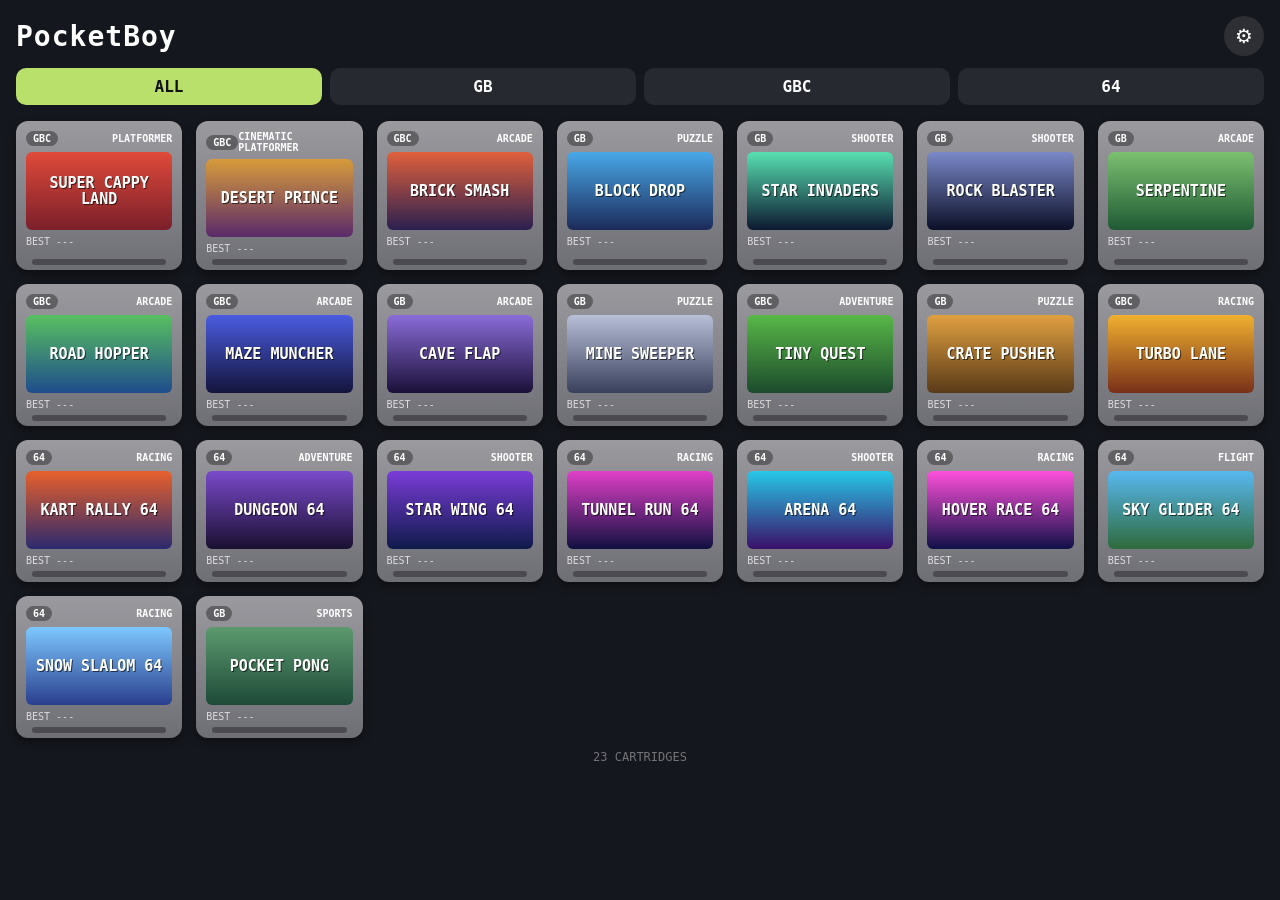
==== index.html @ 17387e9b "Deploy PocketBoy web build 97c6eeeea239dddd5cf9416349ca2b35176fc4ee" ====
<!doctype html>
<html lang="en">
<head>
<meta charset="utf-8">
<meta name="viewport" content="width=device-width, initial-scale=1, maximum-scale=1, user-scalable=no, viewport-fit=cover">
<meta name="apple-mobile-web-app-capable" content="yes">
<meta name="mobile-web-app-capable" content="yes">
<meta name="apple-mobile-web-app-status-bar-style" content="black-translucent">
<meta name="apple-mobile-web-app-title" content="PocketBoy">
<meta name="theme-color" content="#15171e">
<link rel="manifest" href="manifest.webmanifest">
<link rel="apple-touch-icon" href="icon-180.png">
<link rel="icon" href="icon-180.png">
<title>PocketBoy</title>
<link rel="stylesheet" href="style.css">
</head>
<body>
<div id="loading"><div class="logo">POCKETBOY</div><div id="loadmsg">Loading cartridges...</div></div>

<main id="shelf" hidden>
  <header>
    <h1>PocketBoy</h1>
    <button id="shelfSettings" class="icon-btn" aria-label="Settings">&#9881;</button>
  </header>
  <div class="chips" id="chips"></div>
  <div id="grid"></div>
  <p class="foot" id="count"></p>
</main>

<section id="detail" hidden>
  <div class="sheet">
    <button id="detailClose" class="icon-btn close" aria-label="Close">&times;</button>
    <div id="detailCart"></div>
    <p class="era" id="detailEra"></p>
    <p id="detailBlurb"></p>
    <h3>Controls</h3>
    <p id="detailControls"></p>
    <button id="playBtn" class="primary">INSERT &amp; PLAY</button>
  </div>
</section>

<section id="console" hidden>
  <div class="topbar"><span class="brand">POCKETBOY</span><button id="menuBtn" class="chip">&#9776; MENU</button></div>
  <div class="bezel">
    <div class="bezel-top"><span class="led"></span><span>BATTERY</span><span class="sp"></span><span>PIXEL MATRIX + STEREO SOUND</span></div>
    <div class="screen-wrap"><canvas id="screen" width="160" height="144"></canvas><div id="lcdgrid"></div></div>
  </div>
  <div class="controls">
    <div class="dpad" id="dpad"><i class="u"></i><i class="d"></i><i class="l"></i><i class="r"></i></div>
    <div class="pills">
      <div class="pill" data-btn="128"><span></span>SELECT</div>
      <div class="pill" data-btn="64"><span></span>START</div>
    </div>
    <div class="ab">
      <div class="round b" data-btn="32">B</div>
      <div class="round a" data-btn="16">A</div>
    </div>
    <div class="grille"><b></b><b></b><b></b><b></b><b></b><b></b></div>
  </div>
</section>

<section id="menu" hidden>
  <div class="sheet">
    <h2 id="menuTitle"></h2>
    <p id="menuBest"></p>
    <button id="resumeBtn" class="primary">RESUME</button>
    <button id="restartBtn">RESTART</button>
    <button id="settingsBtn">SETTINGS</button>
    <button id="ejectBtn">EJECT CARTRIDGE</button>
  </div>
</section>

<section id="settings" hidden>
  <div class="sheet">
    <button id="settingsClose" class="icon-btn close" aria-label="Close">&times;</button>
    <h2>Settings</h2>
    <h3>Color depth</h3>
    <div class="seg" id="segColor"><button data-v="1">Color 15-bit</button><button data-v="0">Classic 2-bit</button></div>
    <div id="tintRow"><h3>LCD tint</h3><div class="seg wrap" id="segTint"></div></div>
    <label class="row"><span>LCD pixel grid</span><input type="checkbox" id="optGrid"></label>
    <label class="row"><span>Sound</span><input type="checkbox" id="optSound"></label>
    <h3>Shell color</h3>
    <div class="swatches" id="swatches"></div>
    <p class="note">Classic mode squeezes the picture to four shades like the first handhelds. Color mode uses 15-bit palettes like the Color model. 64 carts render in true color at double resolution. On iPhone, sound follows the ringer switch.</p>
  </div>
</section>

<div id="error" hidden></div>
<script type="module" src="app.js"></script>
</body>
</html>
---- style.css ----
:root {
  --bg: #15171e; --card: #23262f; --ink: #fff; --muted: rgba(255,255,255,.6); --lime: #b8e06a;
  --shell1: #ccc8be; --shell2: #a9a59b; --accent: #9e1f5c; --print: #3a3a8c;
  --sat: env(safe-area-inset-top); --sab: env(safe-area-inset-bottom); --sal: env(safe-area-inset-left); --sar: env(safe-area-inset-right);
}
* { box-sizing: border-box; -webkit-tap-highlight-color: transparent; }
html, body { margin: 0; height: 100%; background: var(--bg); color: var(--ink); font-family: -apple-system, system-ui, sans-serif; overscroll-behavior: none; }
body { -webkit-user-select: none; user-select: none; -webkit-touch-callout: none; }
[hidden] { display: none !important; }
button { font: inherit; color: inherit; cursor: pointer; }
.mono, .logo, h1, .era, .cart .t, .primary, .chip, .pill, .round { font-family: ui-monospace, Menlo, monospace; }

#loading { position: fixed; inset: 0; display: flex; flex-direction: column; gap: 14px; align-items: center; justify-content: center; background: var(--bg); z-index: 50; }
#loading .logo { font-size: 28px; font-weight: 900; letter-spacing: 2px; }
#loadmsg { color: var(--muted); font-size: 14px; }

#shelf { min-height: 100%; padding: calc(var(--sat) + 8px) calc(var(--sar) + 16px) calc(var(--sab) + 24px) calc(var(--sal) + 16px); }
#shelf header { display: flex; align-items: center; justify-content: space-between; padding: 8px 0 12px; }
h1 { margin: 0; font-size: 28px; font-weight: 900; letter-spacing: 1px; }
.icon-btn { background: rgba(255,255,255,.1); border: 0; border-radius: 999px; width: 40px; height: 40px; font-size: 20px; line-height: 1; }
.chips { display: flex; gap: 8px; margin-bottom: 16px; }
.chips button { flex: 1; padding: 9px 0; border: 0; border-radius: 10px; background: rgba(255,255,255,.08); font-weight: 800; font-family: ui-monospace, Menlo, monospace; }
.chips button.on { background: var(--lime); color: #111; }
#grid { display: grid; grid-template-columns: repeat(auto-fill, minmax(150px, 1fr)); gap: 14px; }
.foot { text-align: center; color: rgba(255,255,255,.4); font-size: 12px; font-family: ui-monospace, Menlo, monospace; }

.cart { position: relative; display: block; width: 100%; text-align: left; border: 0; padding: 10px 10px 16px; border-radius: 12px; background: linear-gradient(#9a9a9f, #6e6e75); box-shadow: 0 4px 8px rgba(0,0,0,.4); }
.cart::after { content: ''; position: absolute; left: 16px; right: 16px; bottom: 5px; height: 6px; border-radius: 3px; background: #4a4a50; }
.cart .meta { display: flex; justify-content: space-between; align-items: center; margin-bottom: 6px; font-size: 10px; font-weight: 700; font-family: ui-monospace, Menlo, monospace; }
.cart .era { background: rgba(0,0,0,.35); padding: 2px 7px; border-radius: 999px; font-weight: 800; }
.cart .label { height: 78px; border-radius: 6px; display: flex; align-items: center; justify-content: center; text-align: center; padding: 6px; }
.cart .t { font-size: 15px; font-weight: 900; text-shadow: 1px 1px 0 rgba(0,0,0,.6); line-height: 1.1; }
.cart .best { margin-top: 6px; font-size: 10px; color: rgba(255,255,255,.75); font-family: ui-monospace, Menlo, monospace; }
.cart.large .label { height: 120px; } .cart.large .t { font-size: 24px; }

.overlay, #detail, #menu, #settings { position: fixed; inset: 0; background: rgba(0,0,0,.65); display: flex; align-items: flex-end; justify-content: center; z-index: 30; }
#menu { align-items: center; z-index: 40; } #settings { z-index: 45; }
.sheet { position: relative; width: min(100%, 440px); max-height: 92%; overflow-y: auto; background: var(--card); border-radius: 18px 18px 0 0; padding: 22px 20px calc(var(--sab) + 22px); }
#menu .sheet { border-radius: 18px; width: min(88%, 340px); text-align: center; padding-bottom: 22px; }
.sheet h2 { margin: 0 0 6px; font-family: ui-monospace, Menlo, monospace; }
.sheet h3 { margin: 18px 0 8px; font-size: 12px; letter-spacing: 1px; text-transform: uppercase; color: var(--muted); font-family: ui-monospace, Menlo, monospace; }
.sheet p { line-height: 1.4; margin: 8px 0; }
.sheet .era { color: var(--lime); font-size: 12px; font-weight: 800; margin-top: 16px; text-transform: uppercase; }
.sheet .note { font-size: 12px; color: var(--muted); margin-top: 18px; }
.sheet button:not(.icon-btn):not(.primary) { display: block; width: 100%; margin-top: 10px; padding: 13px; border: 0; border-radius: 10px; background: rgba(255,255,255,.1); font-weight: 800; font-family: ui-monospace, Menlo, monospace; }
.sheet .primary { display: block; width: 100%; margin-top: 12px; padding: 14px; border: 0; border-radius: 12px; background: var(--lime); color: #111; font-weight: 900; font-size: 16px; }
.close { position: absolute; top: 12px; right: 12px; }
#detailCart { max-width: 260px; margin: 6px auto 0; }
.seg { display: flex; gap: 6px; } .seg.wrap { flex-wrap: wrap; }
.seg button { flex: 1; margin: 0 !important; width: auto !important; padding: 10px 6px !important; font-size: 13px; }
.seg button.on { background: var(--lime) !important; color: #111; }
.row { display: flex; align-items: center; justify-content: space-between; padding: 14px 0; border-bottom: 1px solid rgba(255,255,255,.08); }
.row input { width: 22px; height: 22px; accent-color: var(--lime); }
.swatches { display: flex; gap: 12px; flex-wrap: wrap; }
.swatches i { width: 38px; height: 38px; border-radius: 50%; border: 3px solid transparent; position: relative; }
.swatches i.on { border-color: #fff; }
.swatches i::after { content: ''; position: absolute; inset: 11px; border-radius: 50%; background: var(--dot); }

/* Console */
#console { position: fixed; inset: 0; z-index: 20; display: flex; flex-direction: column; align-items: center; background: linear-gradient(var(--shell1), var(--shell2)); padding: calc(var(--sat) + 6px) calc(var(--sar) + 12px) calc(var(--sab) + 8px) calc(var(--sal) + 12px); overflow: hidden; touch-action: none; }
.topbar { width: 100%; display: flex; justify-content: space-between; align-items: center; padding: 0 6px 8px; }
.brand { font-style: italic; font-weight: 900; font-size: 15px; color: var(--print); font-family: ui-rounded, system-ui, sans-serif; }
.chip { border: 0; border-radius: 999px; background: rgba(0,0,0,.18); color: var(--print); padding: 7px 12px; font-weight: 800; font-size: 11px; }
.bezel { width: 100%; max-width: 560px; background: #4a4c5a; border-radius: 12px; padding: 9px 12px 12px; border: 1px solid rgba(0,0,0,.4); }
.bezel-top { display: flex; align-items: center; gap: 6px; font: 700 7px ui-monospace, Menlo, monospace; color: rgba(255,255,255,.55); padding-bottom: 6px; }
.bezel-top .sp { flex: 1; } .led { width: 6px; height: 6px; border-radius: 50%; background: #e23b3b; box-shadow: 0 0 5px #f00; }
.screen-wrap { position: relative; width: 100%; aspect-ratio: 10 / 9; background: #000; border: 2px solid rgba(0,0,0,.6); }
#screen { position: absolute; inset: 0; width: 100%; height: 100%; image-rendering: pixelated; image-rendering: crisp-edges; }
#lcdgrid { position: absolute; inset: 0; pointer-events: none; opacity: 0; background-image: linear-gradient(to right, rgba(0,0,0,.14) 1px, transparent 1px), linear-gradient(to bottom, rgba(0,0,0,.14) 1px, transparent 1px); background-size: calc(100% / 160) calc(100% / 144); }
#lcdgrid.on { opacity: 1; }

.controls { position: relative; flex: 1; width: 100%; max-width: 560px; display: grid; grid-template-columns: 1fr 1fr; grid-template-rows: 1fr auto; align-items: center; padding: 6px 10px 0; min-height: 0; }
.dpad { position: relative; width: min(38vw, 150px); aspect-ratio: 1; justify-self: start; touch-action: none; }
.dpad::before, .dpad::after { content: ''; position: absolute; background: #24242c; border-radius: 6px; box-shadow: 0 3px 4px rgba(0,0,0,.35); }
.dpad::before { left: 33.3%; right: 33.3%; top: 0; bottom: 0; } .dpad::after { top: 33.3%; bottom: 33.3%; left: 0; right: 0; }
.dpad i { position: absolute; z-index: 1; width: 0; height: 0; border: 7px solid transparent; opacity: .3; }
.dpad i.u { left: calc(50% - 7px); top: 8%; border-bottom: 10px solid #fff; border-top: 0; }
.dpad i.d { left: calc(50% - 7px); bottom: 8%; border-top: 10px solid #fff; border-bottom: 0; }
.dpad i.l { top: calc(50% - 7px); left: 8%; border-right: 10px solid #fff; border-left: 0; }
.dpad i.r { top: calc(50% - 7px); right: 8%; border-left: 10px solid #fff; border-right: 0; }
.dpad i.on { opacity: 1; }
.ab { position: relative; justify-self: end; width: min(44vw, 170px); height: min(30vw, 120px); touch-action: none; }
.round { position: absolute; width: min(21vw, 82px); aspect-ratio: 1; border-radius: 50%; background: var(--accent); border: 2px solid rgba(0,0,0,.35); box-shadow: 0 4px 5px rgba(0,0,0,.4), inset 0 6px 8px rgba(255,255,255,.25); display: flex; align-items: center; justify-content: center; font-weight: 900; font-size: 22px; color: rgba(0,0,0,.35); touch-action: none; }
.round.b { left: 0; bottom: 0; } .round.a { right: 0; top: 0; }
.round.down, .pill.down span { filter: brightness(.8); transform: scale(.94); }
.pills { grid-column: 1 / 3; grid-row: 2; display: flex; gap: 22px; justify-content: center; transform: rotate(-25deg); margin: 4px 0; }
.pill { text-align: center; font-size: 9px; font-weight: 800; color: var(--print); padding: 10px; touch-action: none; }
.pill span { display: block; width: 48px; height: 14px; border-radius: 999px; background: #5a5a66; border: 1px solid rgba(0,0,0,.4); margin: 0 auto 4px; }
.grille { position: absolute; right: 22px; bottom: 6px; display: flex; gap: 5px; transform: rotate(25deg); pointer-events: none; }
.grille b { width: 4px; height: 34px; border-radius: 3px; background: rgba(0,0,0,.28); }

@media (orientation: landscape) {
  #console { flex-direction: row; flex-wrap: wrap; align-content: flex-start; padding-top: calc(var(--sat) + 4px); }
  .topbar { position: absolute; left: 0; right: 0; top: calc(var(--sat) + 4px); padding: 0 calc(var(--sal) + 18px); z-index: 3; width: auto; }
  .brand { display: none; } .topbar { justify-content: flex-end; }
  .bezel { position: absolute; top: calc(var(--sat) + 36px); left: 50%; transform: translateX(-50%); width: auto; max-width: none; aspect-ratio: auto; padding: 6px 10px 8px; display: flex; flex-direction: column; }
  .screen-wrap { flex: none; width: auto; height: calc(100dvh - var(--sat) - var(--sab) - 96px); aspect-ratio: 10 / 9; }
  .controls { position: absolute; inset: 0; max-width: none; padding: 0; pointer-events: none; display: block; }
  .controls > * { pointer-events: auto; }
  .dpad { position: absolute; left: calc(var(--sal) + 28px); top: 50%; transform: translateY(-50%); width: min(30vh, 130px); }
  .ab { position: absolute; right: calc(var(--sar) + 28px); top: 50%; transform: translateY(-50%); width: min(36vh, 150px); height: min(26vh, 108px); }
  .round { width: min(17vh, 70px); }
  .pills { position: absolute; left: calc(var(--sal) + 14px); bottom: calc(var(--sab) + 6px); transform: none; gap: 8px; margin: 0; }
  .grille { display: none; }
}
#error { position: fixed; left: 12px; right: 12px; bottom: 12px; z-index: 99; background: #5a1a1a; color: #fff; padding: 12px; border-radius: 10px; font: 12px ui-monospace, Menlo, monospace; white-space: pre-wrap; }
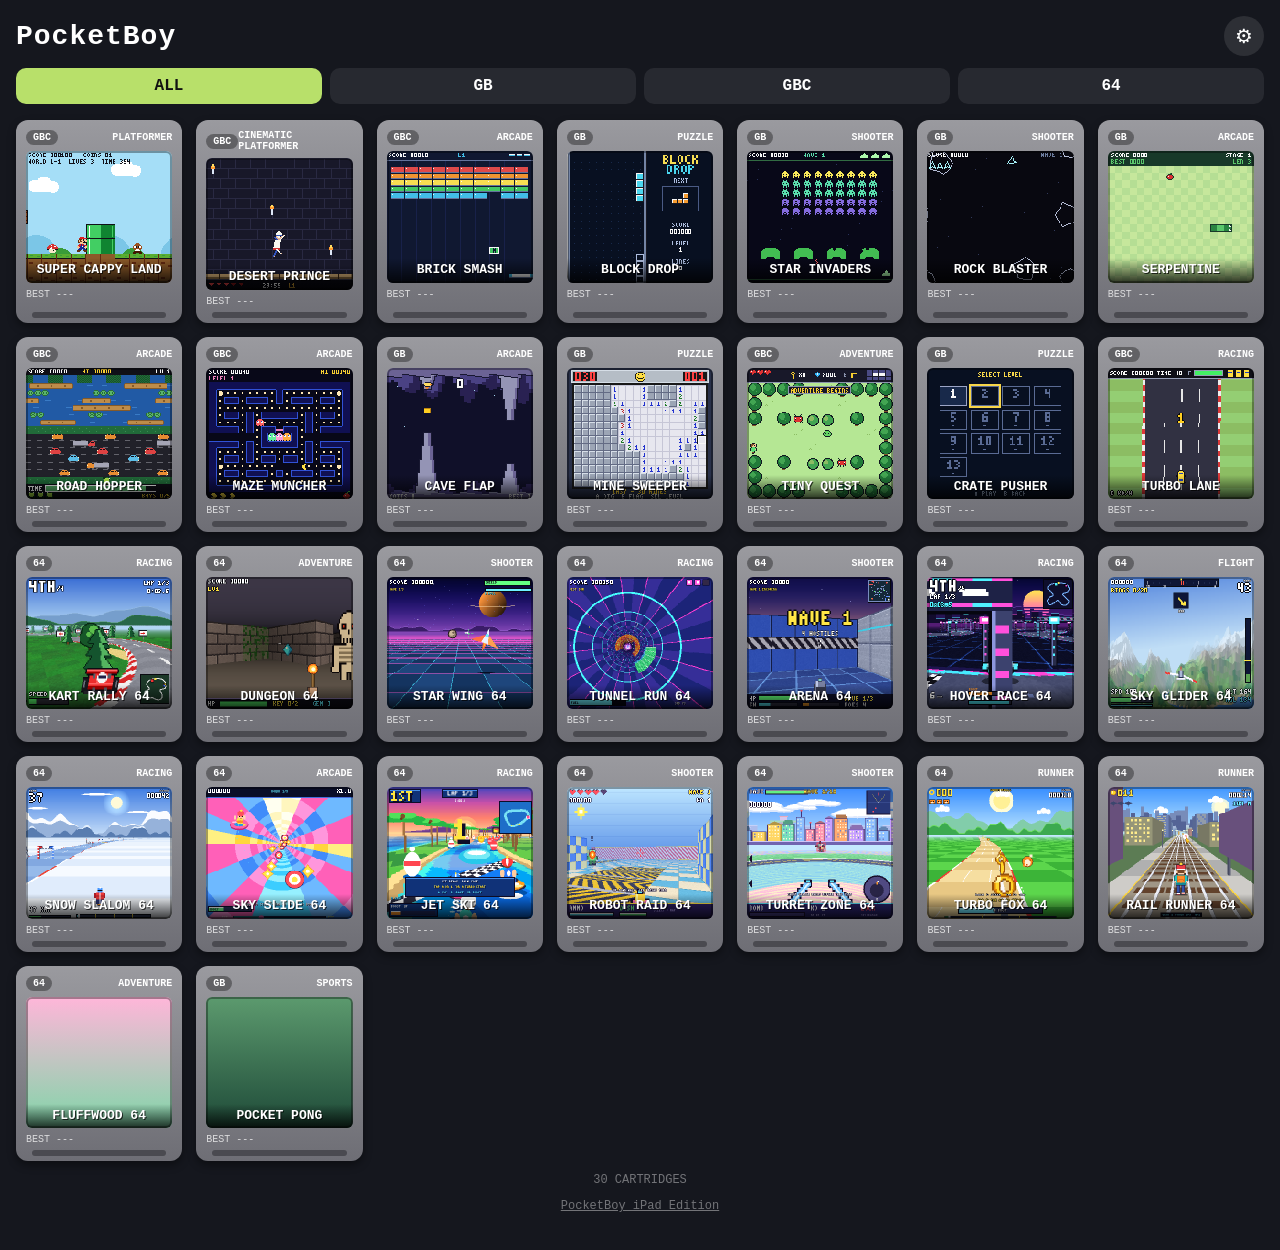
==== commit e886cf8a: "Debug build d1c949b1f3691ff4e66a139afa50aa7d4b4789d0 d1c949b1f3691ff4e66a139afa50aa7d4b4789d0" ====
--- a/index.html
+++ b/index.html
@@ -8,6 +8,7 @@
 <meta name="apple-mobile-web-app-status-bar-style" content="black-translucent">
 <meta name="apple-mobile-web-app-title" content="PocketBoy">
 <meta name="theme-color" content="#15171e">
+<meta name="format-detection" content="telephone=no">
 <link rel="manifest" href="manifest.webmanifest">
 <link rel="apple-touch-icon" href="icon-180.png">
 <link rel="icon" href="icon-180.png">
@@ -18,6 +19,7 @@
 <div id="loading"><div class="logo">POCKETBOY</div><div id="loadmsg">Loading cartridges...</div></div>
 
 <main id="shelf" hidden>
+  <a id="ipadBanner" class="ipadbar" href="ipad/">Using an iPad? Open the <b>iPad Edition</b> for a bigger screen and controls &rarr;</a>
   <header>
     <h1>PocketBoy</h1>
     <button id="shelfSettings" class="icon-btn" aria-label="Settings">&#9881;</button>
@@ -25,6 +27,7 @@
   <div class="chips" id="chips"></div>
   <div id="grid"></div>
   <p class="foot" id="count"></p>
+  <p class="foot"><a href="ipad/" style="color:inherit">PocketBoy iPad Edition</a></p>
 </main>
 
 <section id="detail" hidden>
--- a/style.css
+++ b/style.css
@@ -4,6 +4,7 @@
   --sat: env(safe-area-inset-top); --sab: env(safe-area-inset-bottom); --sal: env(safe-area-inset-left); --sar: env(safe-area-inset-right);
 }
 * { box-sizing: border-box; -webkit-tap-highlight-color: transparent; }
+html { -webkit-text-size-adjust: 100%; touch-action: manipulation; }
 html, body { margin: 0; height: 100%; background: var(--bg); color: var(--ink); font-family: -apple-system, system-ui, sans-serif; overscroll-behavior: none; }
 body { -webkit-user-select: none; user-select: none; -webkit-touch-callout: none; }
 [hidden] { display: none !important; }
@@ -28,10 +29,10 @@
 .cart::after { content: ''; position: absolute; left: 16px; right: 16px; bottom: 5px; height: 6px; border-radius: 3px; background: #4a4a50; }
 .cart .meta { display: flex; justify-content: space-between; align-items: center; margin-bottom: 6px; font-size: 10px; font-weight: 700; font-family: ui-monospace, Menlo, monospace; }
 .cart .era { background: rgba(0,0,0,.35); padding: 2px 7px; border-radius: 999px; font-weight: 800; }
-.cart .label { height: 78px; border-radius: 6px; display: flex; align-items: center; justify-content: center; text-align: center; padding: 6px; }
-.cart .t { font-size: 15px; font-weight: 900; text-shadow: 1px 1px 0 rgba(0,0,0,.6); line-height: 1.1; }
+.cart .label { position: relative; aspect-ratio: 10 / 9; border-radius: 6px; overflow: hidden; display: flex; align-items: flex-end; justify-content: center; text-align: center; background-size: cover; background-position: center; background-repeat: no-repeat; image-rendering: pixelated; box-shadow: inset 0 0 0 2px rgba(0,0,0,.35); }
+.cart .t { display: block; width: 100%; padding: 5px 6px; font-size: 13px; font-weight: 900; line-height: 1.1; background: linear-gradient(transparent, rgba(0,0,0,.78)); text-shadow: 1px 1px 0 rgba(0,0,0,.7); }
 .cart .best { margin-top: 6px; font-size: 10px; color: rgba(255,255,255,.75); font-family: ui-monospace, Menlo, monospace; }
-.cart.large .label { height: 120px; } .cart.large .t { font-size: 24px; }
+.cart.large .t { font-size: 20px; padding: 8px; }
 
 .overlay, #detail, #menu, #settings { position: fixed; inset: 0; background: rgba(0,0,0,.65); display: flex; align-items: flex-end; justify-content: center; z-index: 30; }
 #menu { align-items: center; z-index: 40; } #settings { z-index: 45; }
@@ -104,3 +105,11 @@
   .grille { display: none; }
 }
 #error { position: fixed; left: 12px; right: 12px; bottom: 12px; z-index: 99; background: #5a1a1a; color: #fff; padding: 12px; border-radius: 10px; font: 12px ui-monospace, Menlo, monospace; white-space: pre-wrap; }
+
+/* No zooming, selecting or rubber-banding while playing (iPhone Safari ignores user-scalable=no). */
+body.playing { position: fixed; inset: 0; width: 100%; overflow: hidden; }
+#console, #console * , #menu, #menu * { touch-action: none; -webkit-user-select: none; user-select: none; -webkit-touch-callout: none; }
+#console button, #menu button, .pill, .round, .dpad { touch-action: none; }
+
+.ipadbar[hidden] { display: none !important; }
+.ipadbar { display: block; margin: 4px 0 12px; padding: 10px 14px; border-radius: 12px; background: rgba(184,224,106,.14); border: 1px solid rgba(184,224,106,.4); color: #dff5b0; text-decoration: none; font-size: 13px; line-height: 1.3; }
